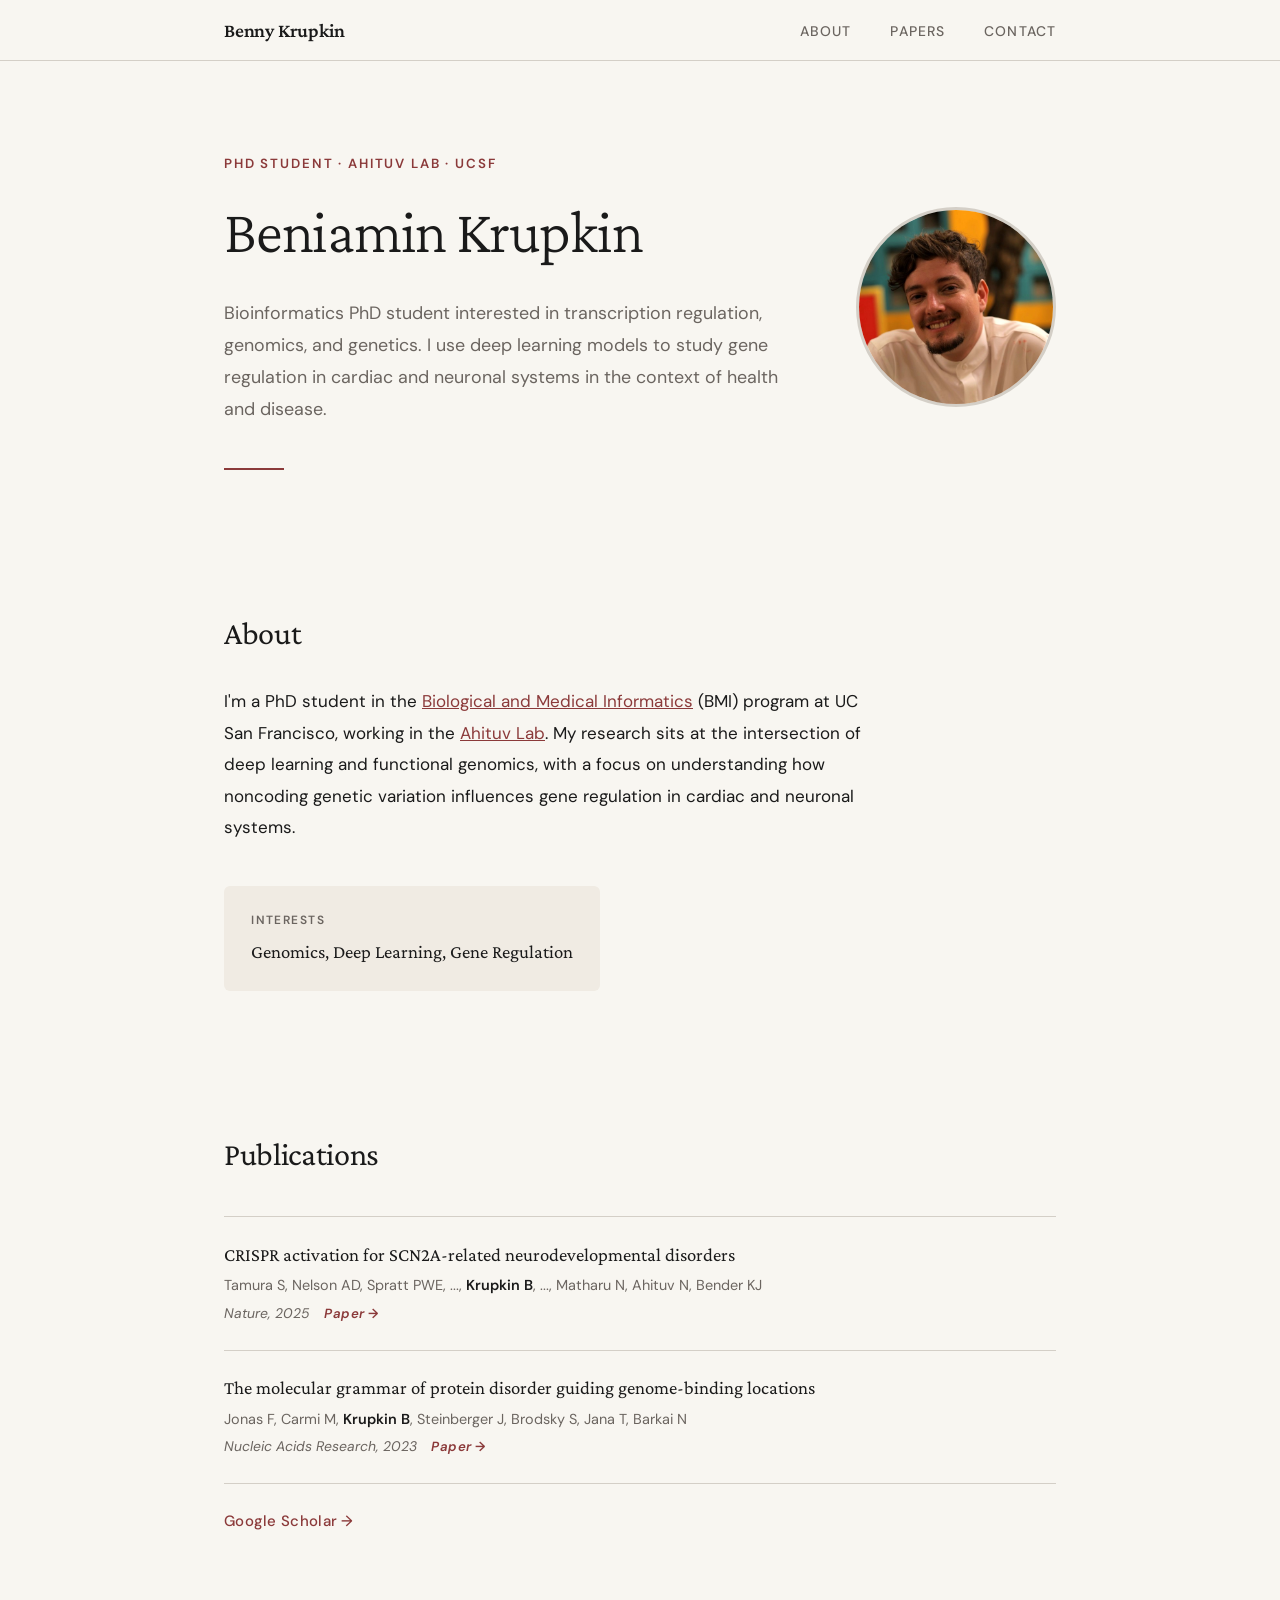
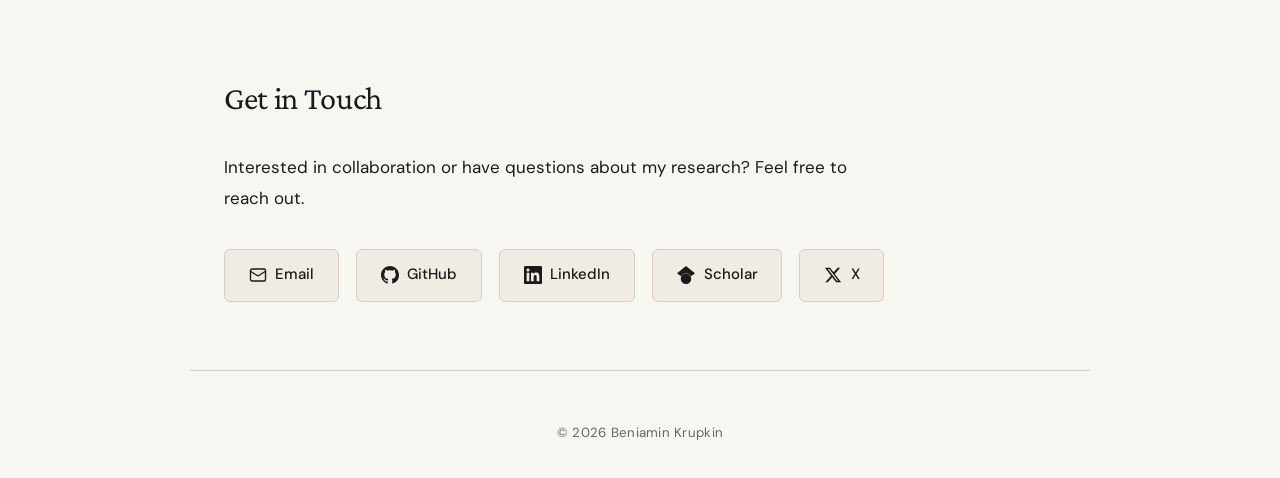
==== index.html @ 4c54b89e "Add files via upload" ====
<!DOCTYPE html>
<html lang="en">
<head>
  <meta charset="UTF-8">
  <meta name="viewport" content="width=device-width, initial-scale=1.0">
  <title>Beniamin Krupkin</title>
  <meta name="description" content="Bioinformatics PhD student at UCSF, Ahituv Lab. Transcription regulation, genomics, and genetics.">
  <link rel="preconnect" href="https://fonts.googleapis.com">
  <link rel="preconnect" href="https://fonts.gstatic.com" crossorigin>
  <link href="https://fonts.googleapis.com/css2?family=Crimson+Pro:ital,wght@0,300;0,400;0,600;1,300;1,400&family=DM+Sans:wght@400;500;600&display=swap" rel="stylesheet">
  <style>
    :root {
      --ink: #1a1a1a;
      --paper: #f8f6f1;
      --accent: #8b3a3a;
      --muted: #6b6560;
      --rule: #d4cfc7;
      --highlight: #f0ebe3;
      --font-display: 'Crimson Pro', Georgia, serif;
      --font-body: 'DM Sans', system-ui, sans-serif;
    }

    * { margin: 0; padding: 0; box-sizing: border-box; }

    html {
      scroll-behavior: smooth;
      font-size: 17px;
    }

    body {
      font-family: var(--font-body);
      background: var(--paper);
      color: var(--ink);
      line-height: 1.7;
      -webkit-font-smoothing: antialiased;
    }

    a { color: var(--accent); }

    /* --- NAV --- */
    nav {
      position: fixed;
      top: 0;
      width: 100%;
      z-index: 100;
      background: var(--paper);
      border-bottom: 1px solid var(--rule);
      backdrop-filter: blur(12px);
    }

    nav .nav-inner {
      max-width: 900px;
      margin: 0 auto;
      padding: 0.8rem 2rem;
      display: flex;
      justify-content: space-between;
      align-items: center;
    }

    nav .nav-name {
      font-family: var(--font-display);
      font-size: 1.15rem;
      font-weight: 600;
      color: var(--ink);
      text-decoration: none;
      letter-spacing: -0.01em;
    }

    nav .nav-links a {
      font-size: 0.82rem;
      font-weight: 500;
      color: var(--muted);
      text-decoration: none;
      margin-left: 2rem;
      text-transform: uppercase;
      letter-spacing: 0.08em;
      transition: color 0.2s;
    }

    nav .nav-links a:hover {
      color: var(--accent);
    }

    /* --- HERO --- */
    .hero {
      max-width: 900px;
      margin: 0 auto;
      padding: 9rem 2rem 4rem;
      display: flex;
      gap: 3rem;
      align-items: center;
    }

    .hero-text {
      flex: 1;
    }

    .hero-label {
      font-size: 0.78rem;
      text-transform: uppercase;
      letter-spacing: 0.14em;
      color: var(--accent);
      font-weight: 600;
      margin-bottom: 1.2rem;
    }

    .hero h1 {
      font-family: var(--font-display);
      font-size: clamp(2.4rem, 5vw, 3.6rem);
      font-weight: 300;
      line-height: 1.15;
      letter-spacing: -0.02em;
      color: var(--ink);
      margin-bottom: 1.8rem;
    }

    .hero h1 em {
      font-style: italic;
      color: var(--accent);
    }

    .hero-intro {
      font-size: 1.05rem;
      color: var(--muted);
      max-width: 620px;
      line-height: 1.8;
    }

    .hero-rule {
      width: 60px;
      height: 2px;
      background: var(--accent);
      margin-top: 2.5rem;
      border: none;
    }

    /* --- HEADSHOT --- */
    .hero-photo {
      flex-shrink: 0;
    }

    .hero-photo img {
      width: 200px;
      height: 200px;
      border-radius: 50%;
      object-fit: cover;
      border: 3px solid var(--rule);
    }

    /* --- SECTIONS --- */
    section {
      max-width: 900px;
      margin: 0 auto;
      padding: 4rem 2rem;
    }

    .section-label {
      font-size: 0.72rem;
      text-transform: uppercase;
      letter-spacing: 0.16em;
      color: var(--accent);
      font-weight: 600;
      margin-bottom: 0.6rem;
    }

    .section-title {
      font-family: var(--font-display);
      font-size: 1.9rem;
      font-weight: 400;
      letter-spacing: -0.01em;
      margin-bottom: 1.5rem;
      color: var(--ink);
    }

    .section-divider {
      border: none;
      border-top: 1px solid var(--rule);
      margin: 0 auto;
      max-width: 900px;
    }

    /* --- ABOUT --- */
    .about-text {
      font-size: 1rem;
      color: var(--ink);
      max-width: 640px;
      line-height: 1.85;
    }

    .about-text + .about-text {
      margin-top: 1.2rem;
    }

    .about-details {
      margin-top: 2.5rem;
      display: inline-block;
    }

    .detail-card {
      padding: 1.4rem 1.6rem;
      background: var(--highlight);
      border-radius: 6px;
    }

    .detail-card .detail-label {
      font-size: 0.7rem;
      text-transform: uppercase;
      letter-spacing: 0.12em;
      color: var(--muted);
      font-weight: 600;
      margin-bottom: 0.35rem;
    }

    .detail-card .detail-value {
      font-family: var(--font-display);
      font-size: 1.1rem;
      font-weight: 400;
      color: var(--ink);
    }

    /* --- PUBLICATIONS --- */
    .pub-list {
      margin-top: 2rem;
      list-style: none;
    }

    .pub-list li {
      padding: 1.4rem 0;
      border-bottom: 1px solid var(--rule);
    }

    .pub-list li:first-child {
      border-top: 1px solid var(--rule);
    }

    .pub-title {
      font-family: var(--font-display);
      font-size: 1.1rem;
      font-weight: 400;
      color: var(--ink);
      margin-bottom: 0.3rem;
      line-height: 1.45;
    }

    .pub-authors {
      font-size: 0.85rem;
      color: var(--muted);
      margin-bottom: 0.25rem;
    }

    .pub-authors strong {
      color: var(--ink);
      font-weight: 600;
    }

    .pub-venue {
      font-size: 0.82rem;
      font-style: italic;
      color: var(--muted);
    }

    .pub-link {
      font-size: 0.78rem;
      color: var(--accent);
      text-decoration: none;
      font-weight: 600;
      letter-spacing: 0.04em;
      margin-left: 0.6rem;
    }

    .pub-link:hover {
      text-decoration: underline;
    }

    .scholar-link {
      display: inline-block;
      margin-top: 1.5rem;
      font-size: 0.88rem;
      font-weight: 500;
      color: var(--accent);
      text-decoration: none;
      letter-spacing: 0.02em;
    }

    .scholar-link:hover {
      text-decoration: underline;
    }

    /* --- CONTACT --- */
    .contact-grid {
      margin-top: 2rem;
      display: flex;
      flex-wrap: wrap;
      gap: 1rem;
    }

    .contact-link {
      display: inline-flex;
      align-items: center;
      gap: 0.5rem;
      padding: 0.75rem 1.4rem;
      background: var(--highlight);
      border: 1px solid var(--rule);
      border-radius: 6px;
      text-decoration: none;
      color: var(--ink);
      font-size: 0.88rem;
      font-weight: 500;
      transition: border-color 0.2s, background 0.2s;
    }

    .contact-link:hover {
      border-color: var(--accent);
      background: #fff;
    }

    .contact-link svg {
      width: 18px;
      height: 18px;
      flex-shrink: 0;
    }

    /* --- FOOTER --- */
    footer {
      max-width: 900px;
      margin: 0 auto;
      padding: 3rem 2rem 2rem;
      border-top: 1px solid var(--rule);
      text-align: center;
    }

    footer p {
      font-size: 0.78rem;
      color: var(--muted);
      letter-spacing: 0.02em;
    }

    /* --- FADE-IN ANIMATION --- */
    .fade-in {
      opacity: 0;
      transform: translateY(16px);
      animation: fadeUp 0.6s ease forwards;
    }

    @keyframes fadeUp {
      to { opacity: 1; transform: translateY(0); }
    }

    .fade-in:nth-child(1) { animation-delay: 0.1s; }
    .fade-in:nth-child(2) { animation-delay: 0.2s; }
    .fade-in:nth-child(3) { animation-delay: 0.3s; }
    .fade-in:nth-child(4) { animation-delay: 0.4s; }

    /* --- RESPONSIVE --- */
    @media (max-width: 640px) {
      html { font-size: 16px; }
      .hero {
        padding: 7rem 1.4rem 3rem;
        flex-direction: column-reverse;
        text-align: center;
      }
      .hero-intro { margin-left: auto; margin-right: auto; }
      .hero-rule { margin-left: auto; margin-right: auto; }
      section { padding: 3rem 1.4rem; }
      nav .nav-inner { padding: 0.7rem 1.4rem; }
      nav .nav-links a { margin-left: 1.2rem; font-size: 0.75rem; }
    }
  </style>
</head>
<body>

  <!-- NAV -->
  <nav>
    <div class="nav-inner">
      <a class="nav-name" href="#">Benny Krupkin</a>
      <div class="nav-links">
        <a href="#about">About</a>
        <a href="#publications">Papers</a>
        <a href="#contact">Contact</a>
      </div>
    </div>
  </nav>

  <!-- HERO -->
  <header class="hero">
    <div class="hero-text">
      <div class="fade-in">
        <p class="hero-label">PhD Student · Ahituv Lab · UCSF</p>
      </div>
      <h1 class="fade-in">Beniamin Krupkin</h1>
      <p class="hero-intro fade-in">
        Bioinformatics PhD student interested in transcription regulation, genomics, and genetics.
        I use deep learning models to study gene regulation in cardiac and neuronal systems
        in the context of health and disease.
      </p>
      <hr class="hero-rule fade-in">
    </div>
    <div class="hero-photo fade-in">
      <img src="headshot.jpg" alt="Beniamin Krupkin">
    </div>
  </header>


  <!-- ABOUT -->
  <section id="about">
    <h2 class="section-title">About</h2>
    <p class="about-text">
      I'm a PhD student in the
      <a href="https://bmi.ucsf.edu/">Biological and Medical Informatics</a>
      (BMI) program at UC San Francisco, working in the
      <a href="https://pharm.ucsf.edu/ahituv">Ahituv Lab</a>.
      My research sits at the intersection of deep learning and functional genomics,
      with a focus on understanding how noncoding genetic variation influences
      gene regulation in cardiac and neuronal systems.
    </p>

    <div class="about-details">
      <div class="detail-card">
        <p class="detail-label">Interests</p>
        <p class="detail-value">Genomics, Deep Learning, Gene Regulation</p>
      </div>
    </div>
  </section>


  <!-- PUBLICATIONS -->
  <section id="publications">
    <h2 class="section-title">Publications</h2>

    <ul class="pub-list">
      <li>
        <p class="pub-title">CRISPR activation for SCN2A-related neurodevelopmental disorders</p>
        <p class="pub-authors">Tamura S, Nelson AD, Spratt PWE, ..., <strong>Krupkin B</strong>, ..., Matharu N, Ahituv N, Bender KJ</p>
        <p class="pub-venue">
          Nature, 2025
          <a class="pub-link" href="https://www.nature.com/articles/s41586-025-09522-w">Paper &#8594;</a>
        </p>
      </li>
      <li>
        <p class="pub-title">The molecular grammar of protein disorder guiding genome-binding locations</p>
        <p class="pub-authors">Jonas F, Carmi M, <strong>Krupkin B</strong>, Steinberger J, Brodsky S, Jana T, Barkai N</p>
        <p class="pub-venue">
          Nucleic Acids Research, 2023
          <a class="pub-link" href="https://academic.oup.com/nar/article/51/10/4831/7080830">Paper &#8594;</a>
        </p>
      </li>
    </ul>

    <a class="scholar-link" href="https://scholar.google.com/citations?user=8E23Zw0AAAAJ&hl=en" target="_blank">Google Scholar &#8594;</a>
  </section>


  <!-- CONTACT -->
  <section id="contact">
    <h2 class="section-title">Get in Touch</h2>
    <p class="about-text">
      Interested in collaboration or have questions about my research? Feel free to reach out.
    </p>

    <div class="contact-grid">
      <a class="contact-link" href="mailto:beniamin.krupkin@ucsf.edu">
        <svg viewBox="0 0 24 24" fill="none" stroke="currentColor" stroke-width="1.8" stroke-linecap="round" stroke-linejoin="round">
          <rect x="2" y="4" width="20" height="16" rx="2"/><path d="m22 7-8.97 5.7a1.94 1.94 0 0 1-2.06 0L2 7"/>
        </svg>
        Email
      </a>
      <a class="contact-link" href="https://github.com/BennyKrup" target="_blank">
        <svg viewBox="0 0 24 24" fill="currentColor">
          <path d="M12 0C5.37 0 0 5.37 0 12c0 5.31 3.435 9.795 8.205 11.385.6.105.825-.255.825-.57 0-.285-.015-1.23-.015-2.235-3.015.555-3.795-.735-4.035-1.41-.135-.345-.72-1.41-1.23-1.695-.42-.225-1.02-.78-.015-.795.945-.015 1.62.87 1.845 1.23 1.08 1.815 2.805 1.305 3.495.99.105-.78.42-1.305.765-1.605-2.67-.3-5.46-1.335-5.46-5.925 0-1.305.465-2.385 1.23-3.225-.12-.3-.54-1.53.12-3.18 0 0 1.005-.315 3.3 1.23.96-.27 1.98-.405 3-.405s2.04.135 3 .405c2.295-1.56 3.3-1.23 3.3-1.23.66 1.65.24 2.88.12 3.18.765.84 1.23 1.905 1.23 3.225 0 4.605-2.805 5.625-5.475 5.925.435.375.81 1.095.81 2.22 0 1.605-.015 2.895-.015 3.3 0 .315.225.69.825.57A12.02 12.02 0 0 0 24 12c0-6.63-5.37-12-12-12z"/>
        </svg>
        GitHub
      </a>
      <a class="contact-link" href="https://www.linkedin.com/in/beniamin-krupkin-25575730a/" target="_blank">
        <svg viewBox="0 0 24 24" fill="currentColor">
          <path d="M20.447 20.452h-3.554v-5.569c0-1.328-.027-3.037-1.852-3.037-1.853 0-2.136 1.445-2.136 2.939v5.667H9.351V9h3.414v1.561h.046c.477-.9 1.637-1.85 3.37-1.85 3.601 0 4.267 2.37 4.267 5.455v6.286zM5.337 7.433a2.062 2.062 0 0 1-2.063-2.065 2.064 2.064 0 1 1 2.063 2.065zm1.782 13.019H3.555V9h3.564v11.452zM22.225 0H1.771C.792 0 0 .774 0 1.729v20.542C0 23.227.792 24 1.771 24h20.451C23.2 24 24 23.227 24 22.271V1.729C24 .774 23.2 0 22.222 0h.003z"/>
        </svg>
        LinkedIn
      </a>
      <a class="contact-link" href="https://scholar.google.com/citations?user=8E23Zw0AAAAJ&hl=en" target="_blank">
        <svg viewBox="0 0 24 24" fill="currentColor">
          <path d="M5.242 13.769 0 9.5 12 0l12 9.5-5.242 4.269C17.548 11.249 14.978 9.5 12 9.5c-2.977 0-5.548 1.748-6.758 4.269zM12 10a7 7 0 1 0 0 14 7 7 0 0 0 0-14z"/>
        </svg>
        Scholar
      </a>
      <a class="contact-link" href="https://x.com/BennyKrupkin" target="_blank">
        <svg viewBox="0 0 24 24" fill="currentColor">
          <path d="M18.244 2.25h3.308l-7.227 8.26 8.502 11.24H16.17l-5.214-6.817L4.99 21.75H1.68l7.73-8.835L1.254 2.25H8.08l4.713 6.231zm-1.161 17.52h1.833L7.084 4.126H5.117z"/>
        </svg>
        X
      </a>
    </div>
  </section>

  <!-- FOOTER -->
  <footer>
    <p>&copy; 2026 Beniamin Krupkin</p>
  </footer>

</body>
</html>
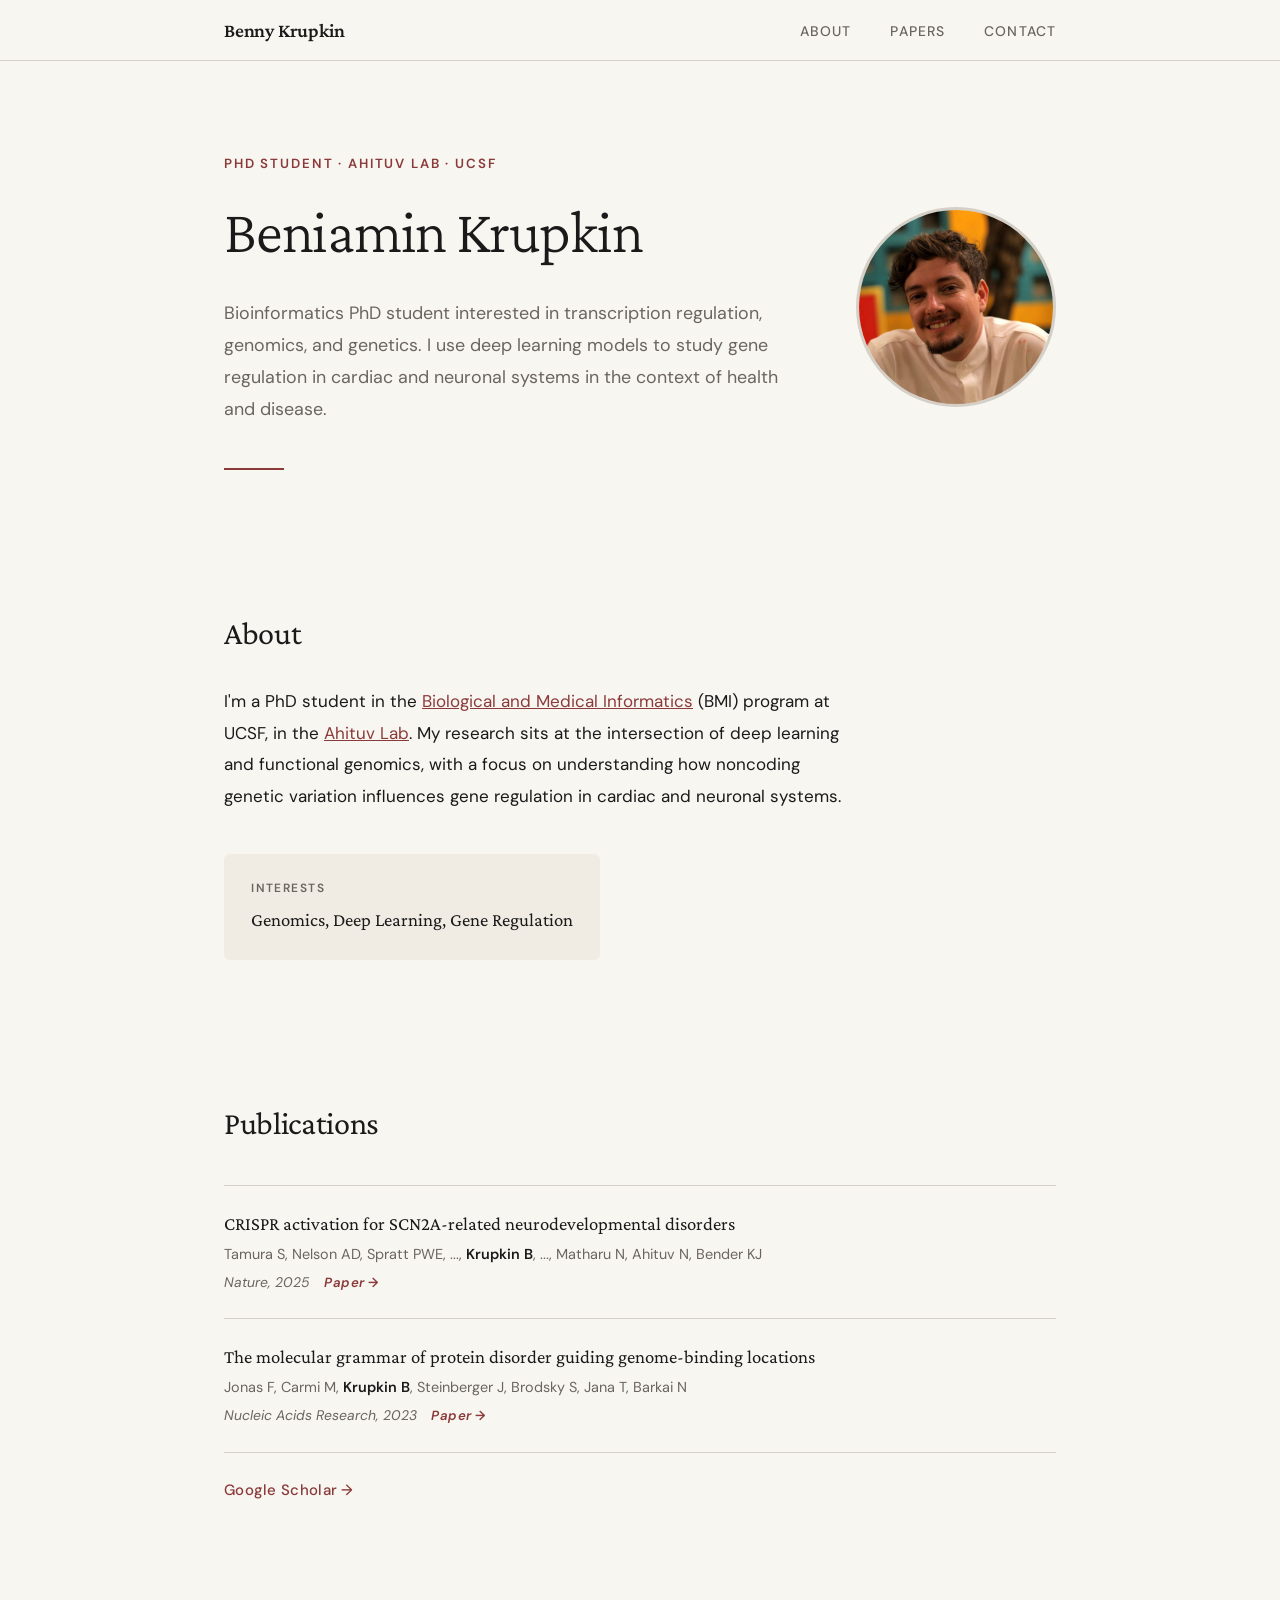
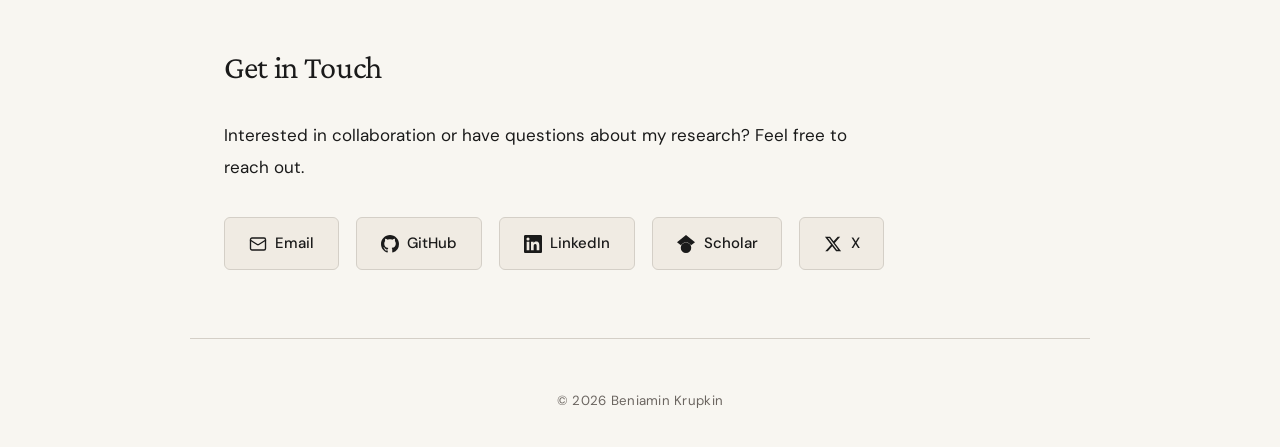
==== commit 5df5965c: "fix" ====
--- a/index.html
+++ b/index.html
@@ -407,7 +407,7 @@
     <p class="about-text">
       I'm a PhD student in the
       <a href="https://bmi.ucsf.edu/">Biological and Medical Informatics</a>
-      (BMI) program at UC San Francisco, working in the
+      (BMI) program at UCSF, in the
       <a href="https://pharm.ucsf.edu/ahituv">Ahituv Lab</a>.
       My research sits at the intersection of deep learning and functional genomics,
       with a focus on understanding how noncoding genetic variation influences
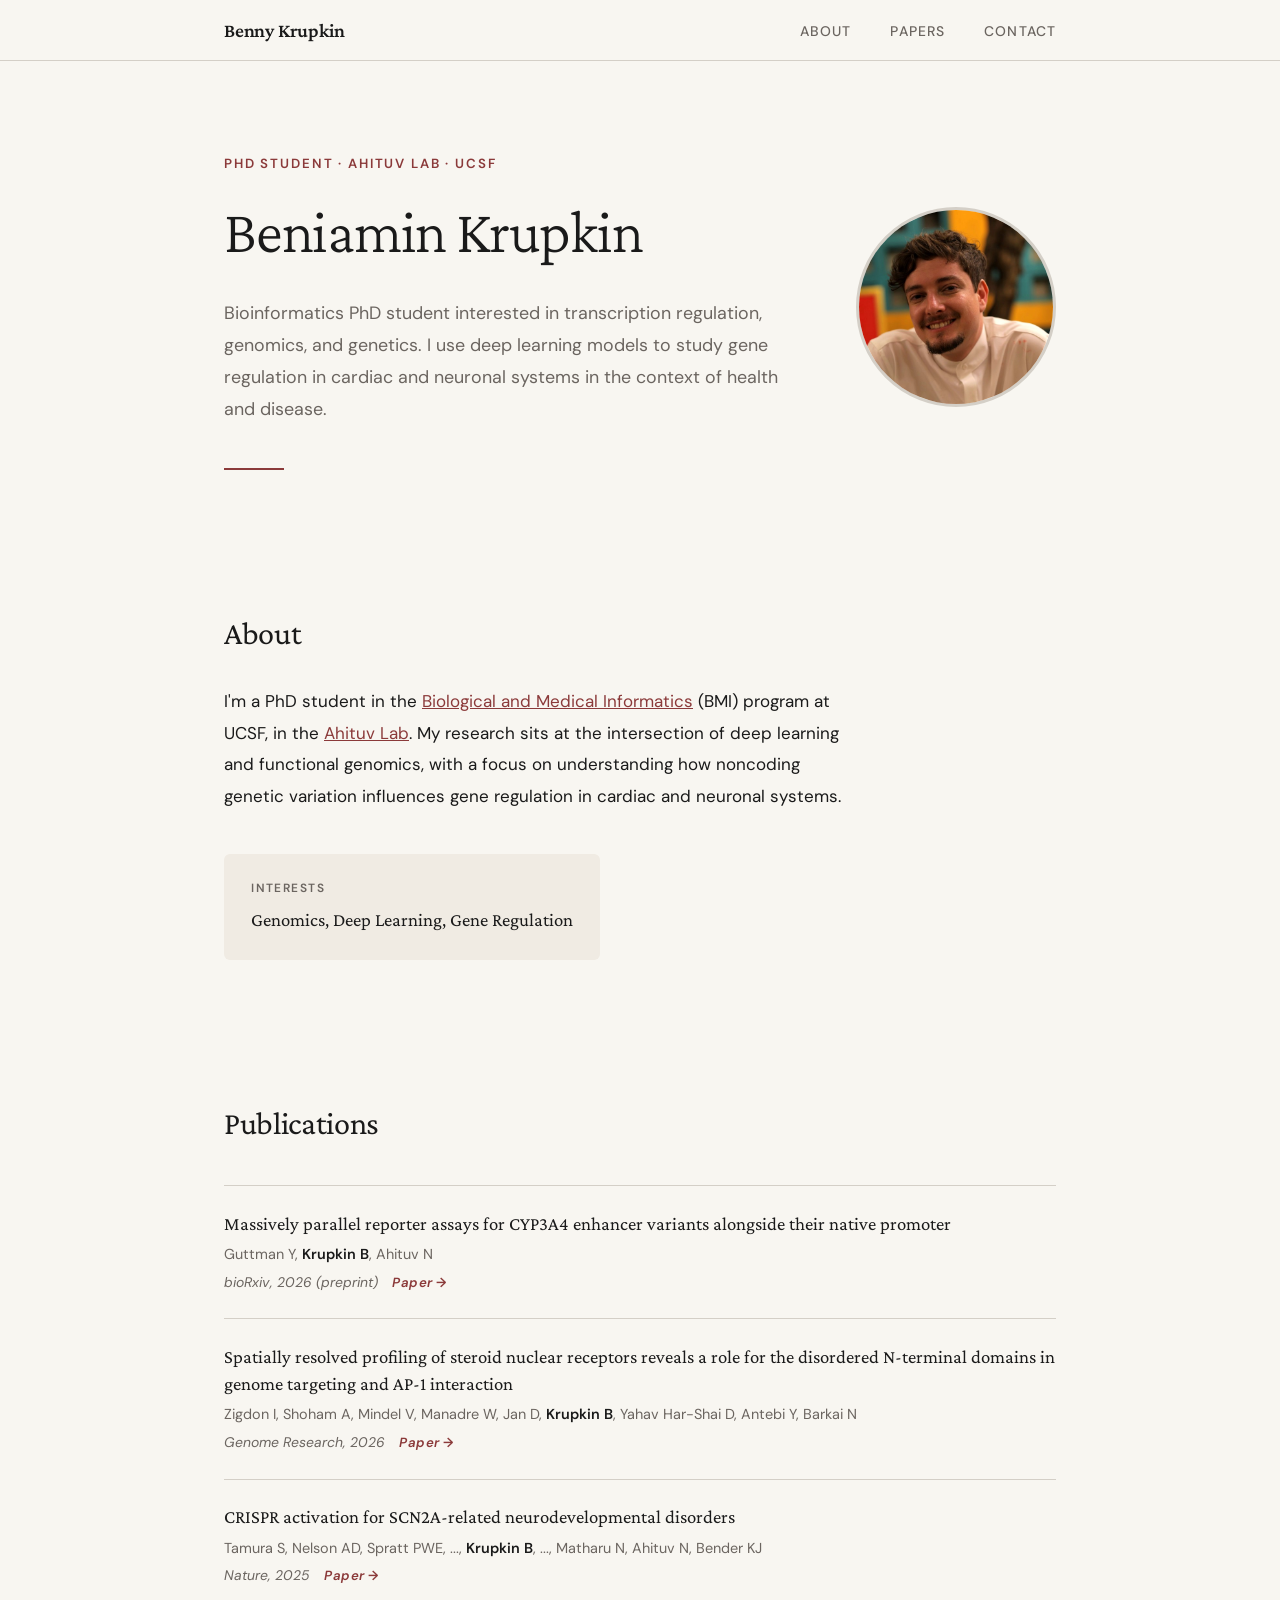
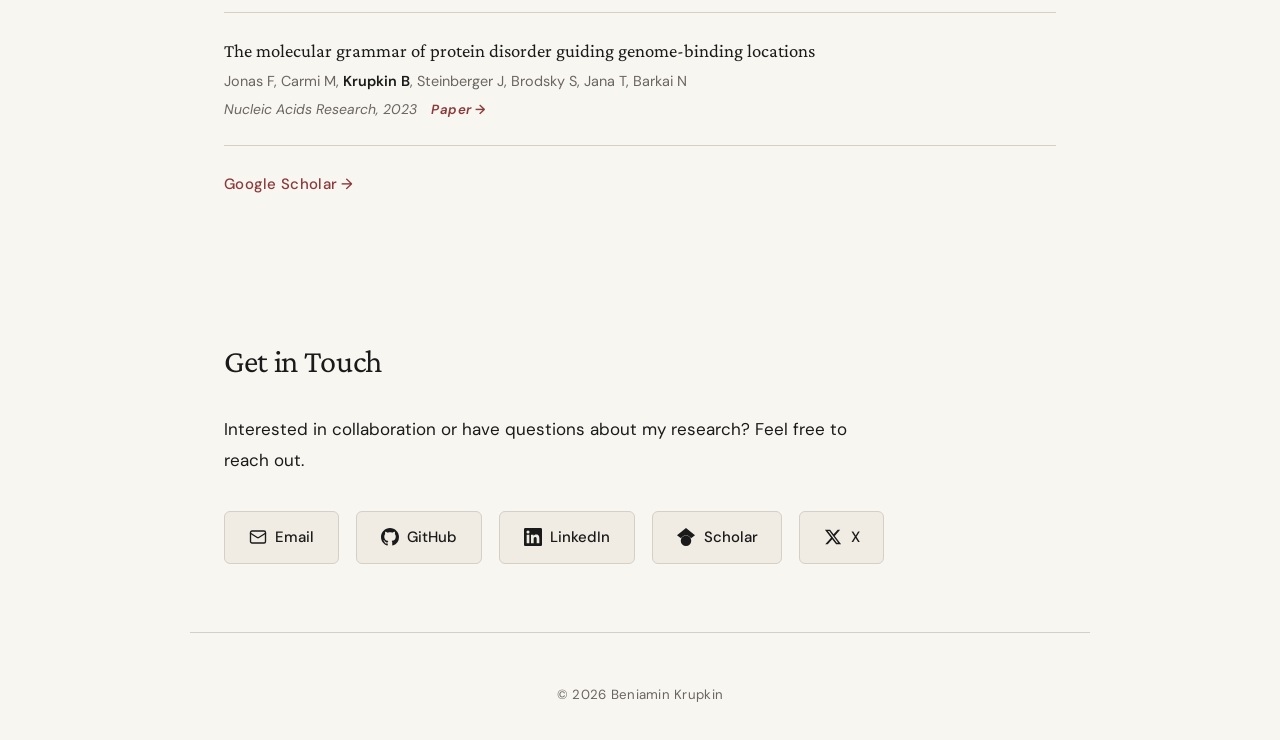
==== commit 63566eca: "Add two 2026 papers to publications (bioRxiv CYP3A4 preprint, Genome Research)" ====
--- a/index.html
+++ b/index.html
@@ -428,6 +428,22 @@
     <h2 class="section-title">Publications</h2>
 
     <ul class="pub-list">
+      <li>
+        <p class="pub-title">Massively parallel reporter assays for CYP3A4 enhancer variants alongside their native promoter</p>
+        <p class="pub-authors">Guttman Y, <strong>Krupkin B</strong>, Ahituv N</p>
+        <p class="pub-venue">
+          bioRxiv, 2026 (preprint)
+          <a class="pub-link" href="https://pmc.ncbi.nlm.nih.gov/articles/PMC13131672/">Paper &#8594;</a>
+        </p>
+      </li>
+      <li>
+        <p class="pub-title">Spatially resolved profiling of steroid nuclear receptors reveals a role for the disordered N-terminal domains in genome targeting and AP-1 interaction</p>
+        <p class="pub-authors">Zigdon I, Shoham A, Mindel V, Manadre W, Jan D, <strong>Krupkin B</strong>, Yahav Har-Shai D, Antebi Y, Barkai N</p>
+        <p class="pub-venue">
+          Genome Research, 2026
+          <a class="pub-link" href="https://genome.cshlp.org/content/early/2026/06/18/gr280896125">Paper &#8594;</a>
+        </p>
+      </li>
       <li>
         <p class="pub-title">CRISPR activation for SCN2A-related neurodevelopmental disorders</p>
         <p class="pub-authors">Tamura S, Nelson AD, Spratt PWE, ..., <strong>Krupkin B</strong>, ..., Matharu N, Ahituv N, Bender KJ</p>
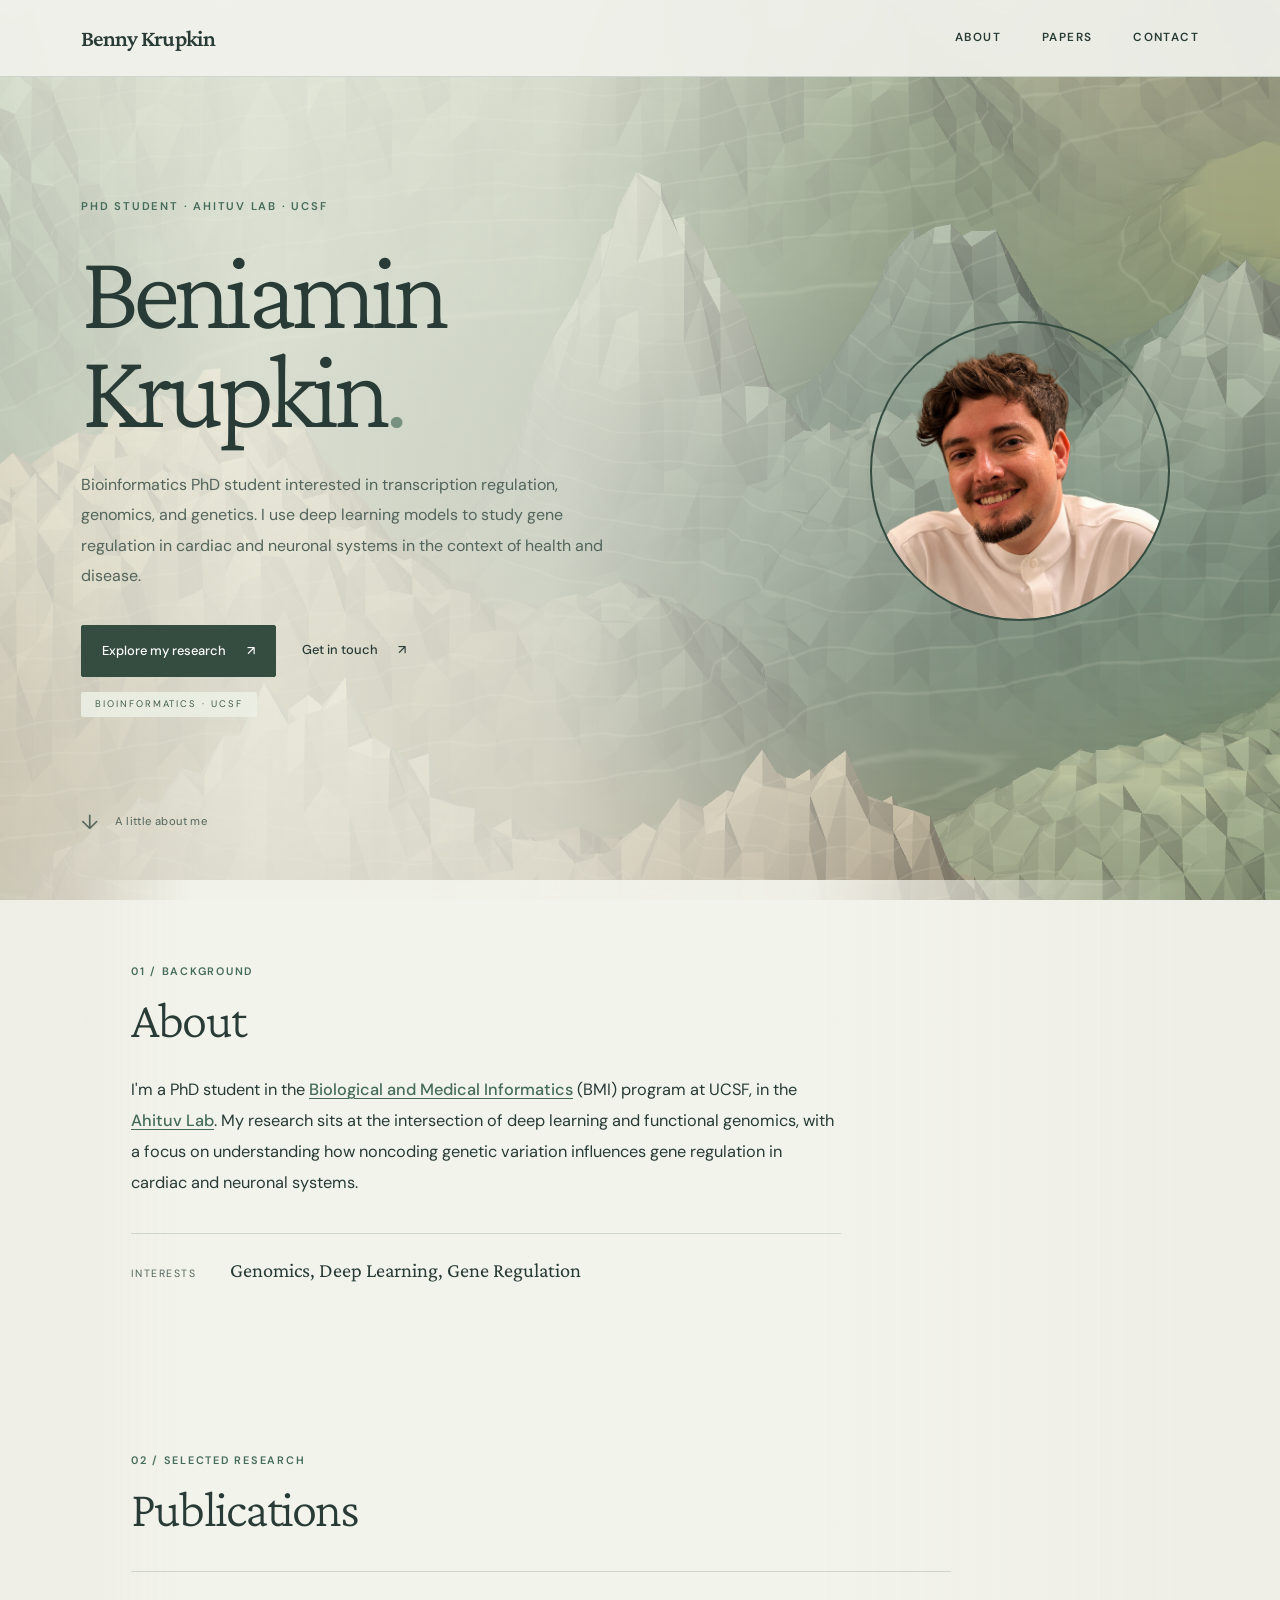
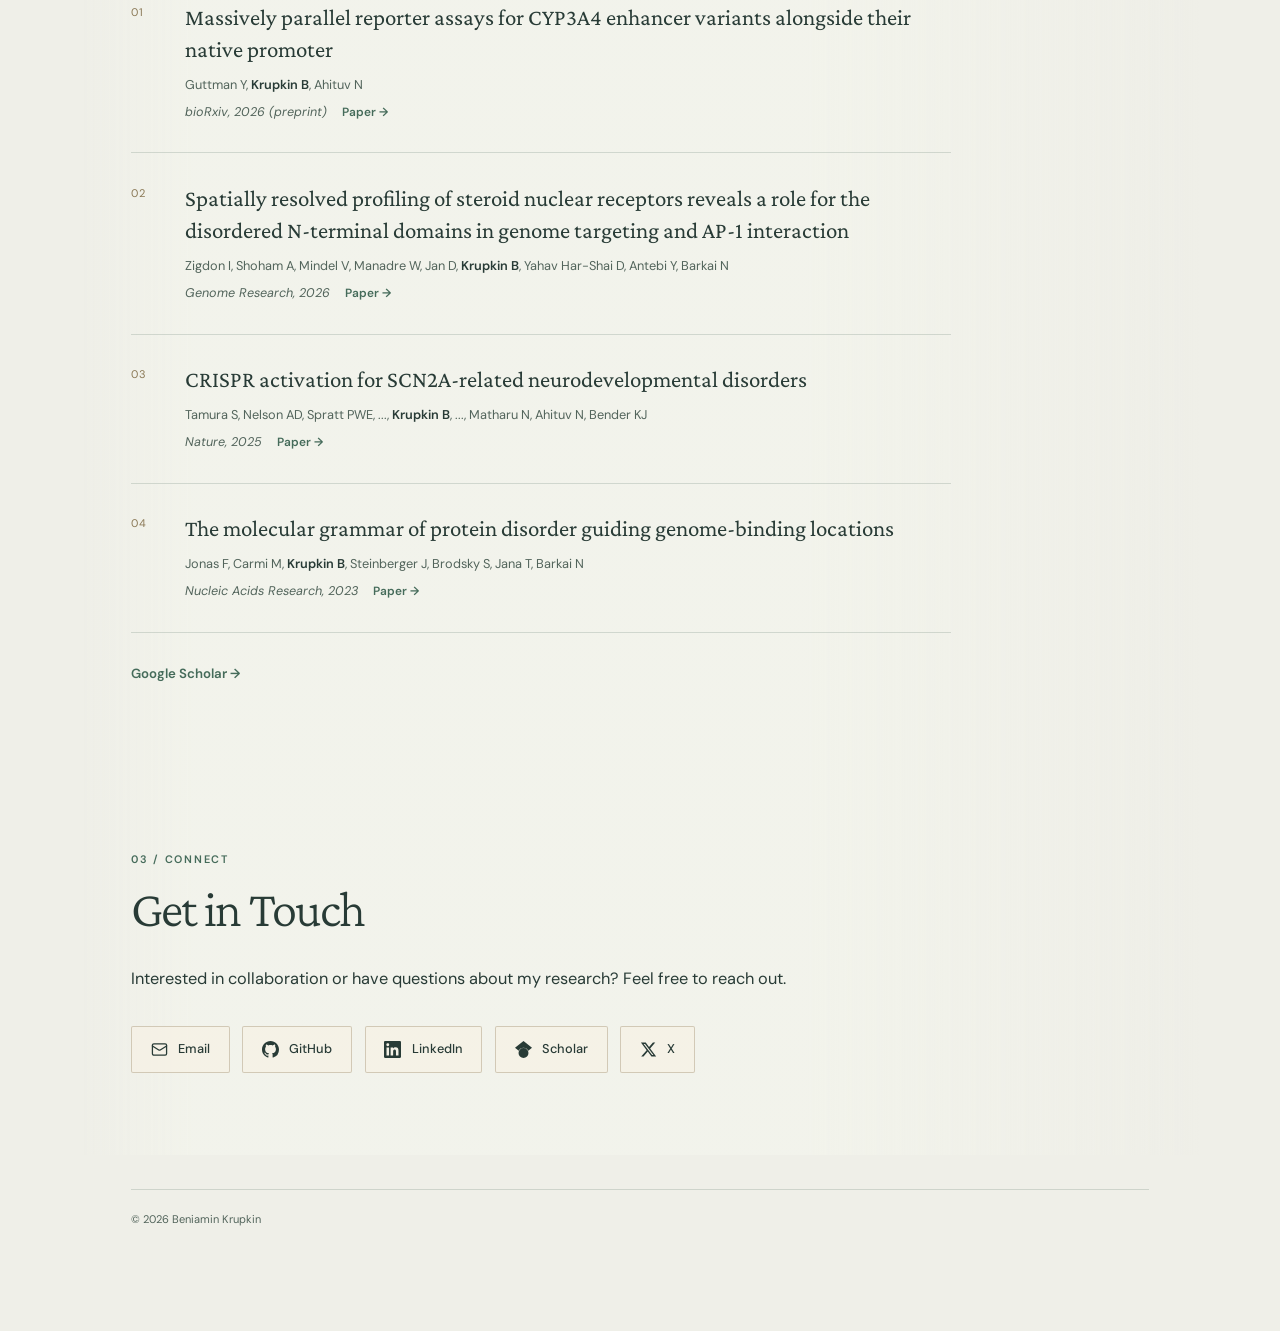
==== commit eb48cb41: "Make the finished topography design the main homepage" ====
--- a/index.html
+++ b/index.html
@@ -8,371 +8,19 @@
   <link rel="preconnect" href="https://fonts.googleapis.com">
   <link rel="preconnect" href="https://fonts.gstatic.com" crossorigin>
   <link href="https://fonts.googleapis.com/css2?family=Crimson+Pro:ital,wght@0,300;0,400;0,600;1,300;1,400&family=DM+Sans:wght@400;500;600&display=swap" rel="stylesheet">
-  <style>
-    :root {
-      --ink: #1a1a1a;
-      --paper: #f8f6f1;
-      --accent: #8b3a3a;
-      --muted: #6b6560;
-      --rule: #d4cfc7;
-      --highlight: #f0ebe3;
-      --font-display: 'Crimson Pro', Georgia, serif;
-      --font-body: 'DM Sans', system-ui, sans-serif;
-    }
-
-    * { margin: 0; padding: 0; box-sizing: border-box; }
-
-    html {
-      scroll-behavior: smooth;
-      font-size: 17px;
-    }
-
-    body {
-      font-family: var(--font-body);
-      background: var(--paper);
-      color: var(--ink);
-      line-height: 1.7;
-      -webkit-font-smoothing: antialiased;
-    }
-
-    a { color: var(--accent); }
-
-    /* --- NAV --- */
-    nav {
-      position: fixed;
-      top: 0;
-      width: 100%;
-      z-index: 100;
-      background: var(--paper);
-      border-bottom: 1px solid var(--rule);
-      backdrop-filter: blur(12px);
-    }
-
-    nav .nav-inner {
-      max-width: 900px;
-      margin: 0 auto;
-      padding: 0.8rem 2rem;
-      display: flex;
-      justify-content: space-between;
-      align-items: center;
-    }
-
-    nav .nav-name {
-      font-family: var(--font-display);
-      font-size: 1.15rem;
-      font-weight: 600;
-      color: var(--ink);
-      text-decoration: none;
-      letter-spacing: -0.01em;
-    }
-
-    nav .nav-links a {
-      font-size: 0.82rem;
-      font-weight: 500;
-      color: var(--muted);
-      text-decoration: none;
-      margin-left: 2rem;
-      text-transform: uppercase;
-      letter-spacing: 0.08em;
-      transition: color 0.2s;
-    }
-
-    nav .nav-links a:hover {
-      color: var(--accent);
-    }
-
-    /* --- HERO --- */
-    .hero {
-      max-width: 900px;
-      margin: 0 auto;
-      padding: 9rem 2rem 4rem;
-      display: flex;
-      gap: 3rem;
-      align-items: center;
-    }
-
-    .hero-text {
-      flex: 1;
-    }
-
-    .hero-label {
-      font-size: 0.78rem;
-      text-transform: uppercase;
-      letter-spacing: 0.14em;
-      color: var(--accent);
-      font-weight: 600;
-      margin-bottom: 1.2rem;
-    }
-
-    .hero h1 {
-      font-family: var(--font-display);
-      font-size: clamp(2.4rem, 5vw, 3.6rem);
-      font-weight: 300;
-      line-height: 1.15;
-      letter-spacing: -0.02em;
-      color: var(--ink);
-      margin-bottom: 1.8rem;
-    }
-
-    .hero h1 em {
-      font-style: italic;
-      color: var(--accent);
-    }
-
-    .hero-intro {
-      font-size: 1.05rem;
-      color: var(--muted);
-      max-width: 620px;
-      line-height: 1.8;
-    }
-
-    .hero-rule {
-      width: 60px;
-      height: 2px;
-      background: var(--accent);
-      margin-top: 2.5rem;
-      border: none;
-    }
-
-    /* --- HEADSHOT --- */
-    .hero-photo {
-      flex-shrink: 0;
-    }
-
-    .hero-photo img {
-      width: 200px;
-      height: 200px;
-      border-radius: 50%;
-      object-fit: cover;
-      border: 3px solid var(--rule);
-    }
-
-    /* --- SECTIONS --- */
-    section {
-      max-width: 900px;
-      margin: 0 auto;
-      padding: 4rem 2rem;
-    }
-
-    .section-label {
-      font-size: 0.72rem;
-      text-transform: uppercase;
-      letter-spacing: 0.16em;
-      color: var(--accent);
-      font-weight: 600;
-      margin-bottom: 0.6rem;
-    }
-
-    .section-title {
-      font-family: var(--font-display);
-      font-size: 1.9rem;
-      font-weight: 400;
-      letter-spacing: -0.01em;
-      margin-bottom: 1.5rem;
-      color: var(--ink);
-    }
-
-    .section-divider {
-      border: none;
-      border-top: 1px solid var(--rule);
-      margin: 0 auto;
-      max-width: 900px;
-    }
-
-    /* --- ABOUT --- */
-    .about-text {
-      font-size: 1rem;
-      color: var(--ink);
-      max-width: 640px;
-      line-height: 1.85;
-    }
-
-    .about-text + .about-text {
-      margin-top: 1.2rem;
-    }
-
-    .about-details {
-      margin-top: 2.5rem;
-      display: inline-block;
-    }
-
-    .detail-card {
-      padding: 1.4rem 1.6rem;
-      background: var(--highlight);
-      border-radius: 6px;
-    }
-
-    .detail-card .detail-label {
-      font-size: 0.7rem;
-      text-transform: uppercase;
-      letter-spacing: 0.12em;
-      color: var(--muted);
-      font-weight: 600;
-      margin-bottom: 0.35rem;
-    }
-
-    .detail-card .detail-value {
-      font-family: var(--font-display);
-      font-size: 1.1rem;
-      font-weight: 400;
-      color: var(--ink);
-    }
-
-    /* --- PUBLICATIONS --- */
-    .pub-list {
-      margin-top: 2rem;
-      list-style: none;
-    }
-
-    .pub-list li {
-      padding: 1.4rem 0;
-      border-bottom: 1px solid var(--rule);
-    }
-
-    .pub-list li:first-child {
-      border-top: 1px solid var(--rule);
-    }
-
-    .pub-title {
-      font-family: var(--font-display);
-      font-size: 1.1rem;
-      font-weight: 400;
-      color: var(--ink);
-      margin-bottom: 0.3rem;
-      line-height: 1.45;
-    }
-
-    .pub-authors {
-      font-size: 0.85rem;
-      color: var(--muted);
-      margin-bottom: 0.25rem;
-    }
-
-    .pub-authors strong {
-      color: var(--ink);
-      font-weight: 600;
-    }
-
-    .pub-venue {
-      font-size: 0.82rem;
-      font-style: italic;
-      color: var(--muted);
-    }
-
-    .pub-link {
-      font-size: 0.78rem;
-      color: var(--accent);
-      text-decoration: none;
-      font-weight: 600;
-      letter-spacing: 0.04em;
-      margin-left: 0.6rem;
-    }
-
-    .pub-link:hover {
-      text-decoration: underline;
-    }
-
-    .scholar-link {
-      display: inline-block;
-      margin-top: 1.5rem;
-      font-size: 0.88rem;
-      font-weight: 500;
-      color: var(--accent);
-      text-decoration: none;
-      letter-spacing: 0.02em;
-    }
-
-    .scholar-link:hover {
-      text-decoration: underline;
-    }
-
-    /* --- CONTACT --- */
-    .contact-grid {
-      margin-top: 2rem;
-      display: flex;
-      flex-wrap: wrap;
-      gap: 1rem;
-    }
-
-    .contact-link {
-      display: inline-flex;
-      align-items: center;
-      gap: 0.5rem;
-      padding: 0.75rem 1.4rem;
-      background: var(--highlight);
-      border: 1px solid var(--rule);
-      border-radius: 6px;
-      text-decoration: none;
-      color: var(--ink);
-      font-size: 0.88rem;
-      font-weight: 500;
-      transition: border-color 0.2s, background 0.2s;
-    }
-
-    .contact-link:hover {
-      border-color: var(--accent);
-      background: #fff;
-    }
-
-    .contact-link svg {
-      width: 18px;
-      height: 18px;
-      flex-shrink: 0;
-    }
-
-    /* --- FOOTER --- */
-    footer {
-      max-width: 900px;
-      margin: 0 auto;
-      padding: 3rem 2rem 2rem;
-      border-top: 1px solid var(--rule);
-      text-align: center;
-    }
-
-    footer p {
-      font-size: 0.78rem;
-      color: var(--muted);
-      letter-spacing: 0.02em;
-    }
-
-    /* --- FADE-IN ANIMATION --- */
-    .fade-in {
-      opacity: 0;
-      transform: translateY(16px);
-      animation: fadeUp 0.6s ease forwards;
-    }
-
-    @keyframes fadeUp {
-      to { opacity: 1; transform: translateY(0); }
-    }
-
-    .fade-in:nth-child(1) { animation-delay: 0.1s; }
-    .fade-in:nth-child(2) { animation-delay: 0.2s; }
-    .fade-in:nth-child(3) { animation-delay: 0.3s; }
-    .fade-in:nth-child(4) { animation-delay: 0.4s; }
-
-    /* --- RESPONSIVE --- */
-    @media (max-width: 640px) {
-      html { font-size: 16px; }
-      .hero {
-        padding: 7rem 1.4rem 3rem;
-        flex-direction: column-reverse;
-        text-align: center;
-      }
-      .hero-intro { margin-left: auto; margin-right: auto; }
-      .hero-rule { margin-left: auto; margin-right: auto; }
-      section { padding: 3rem 1.4rem; }
-      nav .nav-inner { padding: 0.7rem 1.4rem; }
-      nav .nav-links a { margin-left: 1.2rem; font-size: 0.75rem; }
-    }
-  </style>
+  <meta name="theme-color" content="#f0f0e9">
+  <link rel="stylesheet" href="assets/landscapes/landscapes.css?v=hero-cleanup-6">
+  <script src="assets/landscapes/landscapes.js?v=hero-cleanup-6" defer></script>
 </head>
-<body>
+<body data-scene="topography">
+  <a class="skip-link" href="#main">Skip to content</a>
+  <div class="landscape-backdrop" aria-hidden="true"><canvas id="landscape-canvas"></canvas></div>
+  <div class="reading-light" aria-hidden="true"></div>
 
   <!-- NAV -->
-  <nav>
+  <nav aria-label="Main navigation">
     <div class="nav-inner">
-      <a class="nav-name" href="#">Benny Krupkin</a>
+      <a class="nav-name" href="#top">Benny Krupkin</a>
       <div class="nav-links">
         <a href="#about">About</a>
         <a href="#publications">Papers</a>
@@ -382,27 +30,36 @@
   </nav>
 
   <!-- HERO -->
-  <header class="hero">
+  <main id="main">
+  <header class="hero" id="top">
     <div class="hero-text">
       <div class="fade-in">
         <p class="hero-label">PhD Student · Ahituv Lab · UCSF</p>
       </div>
-      <h1 class="fade-in">Beniamin Krupkin</h1>
+      <h1 class="fade-in">Beniamin<br>Krupkin<span class="name-period">.</span></h1>
       <p class="hero-intro fade-in">
         Bioinformatics PhD student interested in transcription regulation, genomics, and genetics.
         I use deep learning models to study gene regulation in cardiac and neuronal systems
         in the context of health and disease.
       </p>
-      <hr class="hero-rule fade-in">
+      <div class="hero-actions fade-in">
+        <div class="research-action">
+          <a class="hero-link" href="#publications">Explore my research <span aria-hidden="true">↗</span></a>
+          <p class="hero-affiliation">BIOINFORMATICS · UCSF</p>
+        </div>
+        <a class="hero-contact" href="#contact">Get in touch <span aria-hidden="true">↗</span></a>
+      </div>
     </div>
     <div class="hero-photo fade-in">
-      <img src="headshot.jpg" alt="Beniamin Krupkin">
+      <div class="portrait-rings"><img src="assets/landscapes/portrait-cutout.png" alt="Beniamin Krupkin" width="280" height="280"></div>
     </div>
+    <a class="scroll-note" href="#about"><span aria-hidden="true">↓</span> A little about me</a>
   </header>
 
 
   <!-- ABOUT -->
   <section id="about">
+    <p class="section-label">01 / BACKGROUND</p>
     <h2 class="section-title">About</h2>
     <p class="about-text">
       I'm a PhD student in the
@@ -425,6 +82,7 @@
 
   <!-- PUBLICATIONS -->
   <section id="publications">
+    <p class="section-label">02 / SELECTED RESEARCH</p>
     <h2 class="section-title">Publications</h2>
 
     <ul class="pub-list">
@@ -462,12 +120,13 @@
       </li>
     </ul>
 
-    <a class="scholar-link" href="https://scholar.google.com/citations?user=8E23Zw0AAAAJ&hl=en" target="_blank">Google Scholar &#8594;</a>
+    <a class="scholar-link" href="https://scholar.google.com/citations?user=8E23Zw0AAAAJ&hl=en" target="_blank" rel="noopener noreferrer">Google Scholar &#8594;</a>
   </section>
 
 
   <!-- CONTACT -->
   <section id="contact">
+    <p class="section-label">03 / CONNECT</p>
     <h2 class="section-title">Get in Touch</h2>
     <p class="about-text">
       Interested in collaboration or have questions about my research? Feel free to reach out.
@@ -480,25 +139,25 @@
         </svg>
         Email
       </a>
-      <a class="contact-link" href="https://github.com/BennyKrup" target="_blank">
+      <a class="contact-link" href="https://github.com/BennyKrup" target="_blank" rel="noopener noreferrer">
         <svg viewBox="0 0 24 24" fill="currentColor">
           <path d="M12 0C5.37 0 0 5.37 0 12c0 5.31 3.435 9.795 8.205 11.385.6.105.825-.255.825-.57 0-.285-.015-1.23-.015-2.235-3.015.555-3.795-.735-4.035-1.41-.135-.345-.72-1.41-1.23-1.695-.42-.225-1.02-.78-.015-.795.945-.015 1.62.87 1.845 1.23 1.08 1.815 2.805 1.305 3.495.99.105-.78.42-1.305.765-1.605-2.67-.3-5.46-1.335-5.46-5.925 0-1.305.465-2.385 1.23-3.225-.12-.3-.54-1.53.12-3.18 0 0 1.005-.315 3.3 1.23.96-.27 1.98-.405 3-.405s2.04.135 3 .405c2.295-1.56 3.3-1.23 3.3-1.23.66 1.65.24 2.88.12 3.18.765.84 1.23 1.905 1.23 3.225 0 4.605-2.805 5.625-5.475 5.925.435.375.81 1.095.81 2.22 0 1.605-.015 2.895-.015 3.3 0 .315.225.69.825.57A12.02 12.02 0 0 0 24 12c0-6.63-5.37-12-12-12z"/>
         </svg>
         GitHub
       </a>
-      <a class="contact-link" href="https://www.linkedin.com/in/beniamin-krupkin-25575730a/" target="_blank">
+      <a class="contact-link" href="https://www.linkedin.com/in/beniamin-krupkin-25575730a/" target="_blank" rel="noopener noreferrer">
         <svg viewBox="0 0 24 24" fill="currentColor">
           <path d="M20.447 20.452h-3.554v-5.569c0-1.328-.027-3.037-1.852-3.037-1.853 0-2.136 1.445-2.136 2.939v5.667H9.351V9h3.414v1.561h.046c.477-.9 1.637-1.85 3.37-1.85 3.601 0 4.267 2.37 4.267 5.455v6.286zM5.337 7.433a2.062 2.062 0 0 1-2.063-2.065 2.064 2.064 0 1 1 2.063 2.065zm1.782 13.019H3.555V9h3.564v11.452zM22.225 0H1.771C.792 0 0 .774 0 1.729v20.542C0 23.227.792 24 1.771 24h20.451C23.2 24 24 23.227 24 22.271V1.729C24 .774 23.2 0 22.222 0h.003z"/>
         </svg>
         LinkedIn
       </a>
-      <a class="contact-link" href="https://scholar.google.com/citations?user=8E23Zw0AAAAJ&hl=en" target="_blank">
+      <a class="contact-link" href="https://scholar.google.com/citations?user=8E23Zw0AAAAJ&hl=en" target="_blank" rel="noopener noreferrer">
         <svg viewBox="0 0 24 24" fill="currentColor">
           <path d="M5.242 13.769 0 9.5 12 0l12 9.5-5.242 4.269C17.548 11.249 14.978 9.5 12 9.5c-2.977 0-5.548 1.748-6.758 4.269zM12 10a7 7 0 1 0 0 14 7 7 0 0 0 0-14z"/>
         </svg>
         Scholar
       </a>
-      <a class="contact-link" href="https://x.com/BennyKrupkin" target="_blank">
+      <a class="contact-link" href="https://x.com/BennyKrupkin" target="_blank" rel="noopener noreferrer">
         <svg viewBox="0 0 24 24" fill="currentColor">
           <path d="M18.244 2.25h3.308l-7.227 8.26 8.502 11.24H16.17l-5.214-6.817L4.99 21.75H1.68l7.73-8.835L1.254 2.25H8.08l4.713 6.231zm-1.161 17.52h1.833L7.084 4.126H5.117z"/>
         </svg>
@@ -507,6 +166,8 @@
     </div>
   </section>
 
+  </main>
+
   <!-- FOOTER -->
   <footer>
     <p>&copy; 2026 Beniamin Krupkin</p>
--- a/assets/landscapes/landscapes.css
+++ b/assets/landscapes/landscapes.css
@@ -0,0 +1,157 @@
+:root {
+  --ink: #372f24; --paper: #eee5d6; --accent: #7b5b31; --muted: #675b48;
+  --rule: #8570523d; --font-display: 'Crimson Pro', Georgia, serif;
+  --font-body: 'DM Sans', system-ui, sans-serif;
+}
+* { margin: 0; padding: 0; box-sizing: border-box; }
+html { scroll-behavior: auto; scroll-padding-top: 95px; font-size: 17px; }
+body { font-family: var(--font-body); color: var(--ink); background: var(--paper); line-height: 1.7; -webkit-font-smoothing: antialiased; }
+button, a { -webkit-tap-highlight-color: transparent; }
+a { color: var(--accent); text-underline-offset: .2em; }
+button { font: inherit; }
+button:focus-visible, a:focus-visible { outline: 3px solid #80663d; outline-offset: 5px; }
+[hidden] { display: none !important; }
+::selection { background: #dac49f; color: #372f24; }
+body[data-scene="sand"] { --ink:#372f24; --paper:#ede3d1; --accent:#7b5b31; --muted:#675b48; --rule:#8570523d; }
+body[data-scene="topography"] { --ink:#283b36; --paper:#efefe8; --accent:#456b5a; --muted:#52645b; --rule:#52706035; }
+.landscape-backdrop { position:fixed; inset:0; z-index:-3; pointer-events:none; background:#e5d2b2 url('sand-reference.png') center / cover; }
+body[data-scene="topography"] .landscape-backdrop { background:#e6e8df; }
+#landscape-canvas { display:block; width:100%; height:100%; }
+.reading-light { position:fixed; inset:0; z-index:-2; pointer-events:none; background:linear-gradient(90deg,#f3ecdfa8,#f3ecdfed 17%,#f3ecdfe8 45%,#f3ecdf22 72%,#f3ecdf00); }
+body[data-scene="topography"] .reading-light { background:linear-gradient(90deg,#eff1e6a3,#eff1e6d1 20%,#eff1e6b8 43%,#eff1e622 72%,#eff1e600); }
+.skip-link { position: fixed; top: -100px; left: 16px; z-index: 200; background: #fff; padding: .6rem 1rem; }
+.skip-link:focus { top: 12px; }
+nav { position: fixed; top: 0; width: 100%; z-index: 100; background: rgba(244,239,229,.88); border-bottom: 1px solid var(--rule); backdrop-filter: blur(18px); }
+.nav-inner { max-width: 1220px; margin: auto; padding: 1.1rem 3rem; display: flex; justify-content: space-between; align-items: center; gap: 20px; }
+.nav-name { font-family: var(--font-display); font-size: 1.35rem; font-weight: 600; color: var(--ink); text-decoration: none; letter-spacing: -.03em; white-space: nowrap; }
+.nav-links { display: flex; gap: 2.4rem; }
+.nav-links a { font-size: .69rem; font-weight: 600; letter-spacing: .12em; color: var(--ink); text-decoration: none; text-transform: uppercase; padding: .25rem 0; }
+.nav-links a:hover { color: var(--accent); }
+.hero { position: relative; max-width: 1220px; margin: auto; padding: 9rem 3rem 7rem; min-height: min(880px,100svh); display: flex; align-items: center; gap: 4rem; }
+.hero-text { flex: 1; min-width: 0; }
+.hero-label { font-size: .66rem; font-weight: 600; letter-spacing: .16em; color: var(--accent); text-transform: uppercase; margin-bottom: 1.5rem; }
+.hero h1 { font-family: var(--font-display); font-size: clamp(4.6rem,8.5vw,7.4rem); font-weight: 300; line-height: .91; letter-spacing: -.055em; margin-bottom: 1.8rem; }
+.hero h1 em { font-weight: 300; color: var(--accent); }
+.name-period { color: #9e7f4e; }
+.hero-intro { font-size: .94rem; max-width: 550px; line-height: 1.9; color: var(--muted); }
+.hero-actions { display: flex; flex-wrap: wrap; align-items: center; gap: 1.5rem; margin-top: 2rem; }
+.hero-link, .hero-contact { display: inline-flex; align-items: center; gap: 1.2rem; font-size: .76rem; font-weight: 500; text-decoration: none; }
+.hero-link { background: #514a39; color: #fff; padding: .8rem 1.2rem; border: 1px solid #514a39; border-radius: 2px; }
+.hero-link:hover { background: #7b5b31; }
+.hero-contact { padding: .8rem 0; color: var(--ink); }
+.hero-contact:hover { text-decoration: underline; }
+.hero-photo { flex: 0 0 32%; text-align: center; margin-top: 1.6rem; }
+.portrait-rings { position: relative; width: 100%; max-width: 300px; aspect-ratio: 1; margin: auto; border-radius: 50%; padding: 10px; background: #f8efd950; border: 1px solid #ffffffad; box-shadow: 0 0 0 17px #ffffff18,0 0 0 18px #ffffff73,0 0 0 34px #ffffff0d,0 0 0 35px #ffffff4d; }
+.hero-photo img { display: block; width: 100%; height: 100%; object-fit: cover; border-radius: 50%; }
+.portrait-caption { display: inline-block; background: #f5efdfdc; color: #4f4735; font-size: .56rem; letter-spacing: .2em; padding: .35rem .85rem; margin-top: 3.2rem; border-radius: 2px; }
+.scroll-note { position: absolute; bottom: 2.4rem; left: 3rem; display: flex; align-items: center; gap: 1rem; text-decoration: none; font-size: .66rem; letter-spacing: .035em; color: var(--muted); }
+.scroll-note span { font-size: 1.2rem; }
+section { position: relative; max-width: 1120px; padding: 4.8rem 3rem; margin: auto; scroll-margin-top: 30px; }
+section::before { content: ''; position: absolute; z-index: -1; inset: 0; background: linear-gradient(90deg,#f4ede000,#f4ede0eb 10%,#f4ede0ed 65%,#f4ede000); }
+.section-label { color: var(--accent); font-size: .64rem; font-weight: 600; letter-spacing: .16em; margin-bottom: .7rem; }
+.section-title { font-family: var(--font-display); font-weight: 300; font-size: 3rem; line-height: 1.1; letter-spacing: -.035em; margin-bottom: 1.6rem; }
+.about-text { font-size: .96rem; line-height: 1.9; max-width: 710px; }
+.about-text a { font-weight: 500; }
+.about-text + .about-text { margin-top: 1.2rem; }
+.about-details { margin-top: 2rem; max-width: 710px; }
+.detail-card { border-top: 1px solid var(--rule); padding-top: 1.1rem; display: flex; gap: 2rem; align-items: baseline; }
+.detail-label { font-size: .62rem; text-transform: uppercase; letter-spacing: .14em; color: var(--muted); }
+.detail-value { font-family: var(--font-display); font-size: 1.2rem; }
+.pub-list { list-style: none; margin-top: 2rem; max-width: 820px; counter-reset: papers; }
+.pub-list li { counter-increment: papers; position: relative; padding: 1.7rem 0 1.7rem 3.2rem; border-bottom: 1px solid var(--rule); }
+.pub-list li:first-child { border-top: 1px solid var(--rule); }
+.pub-list li::before { content: '0' counter(papers); position: absolute; left: 0; top: 1.8rem; color: #8a7855; font-size: .65rem; letter-spacing: .05em; }
+.pub-title { font-family: var(--font-display); font-size: 1.35rem; line-height: 1.4; margin-bottom: .5rem; }
+.pub-authors { font-size: .75rem; color: var(--muted); line-height: 1.75; margin-bottom: .35rem; }
+.pub-authors strong { font-weight: 600; color: var(--ink); }
+.pub-venue { font-size: .74rem; color: var(--muted); font-style: italic; }
+.pub-link { font-size: .7rem; font-weight: 600; font-style: normal; text-decoration: none; white-space: nowrap; margin-left: .65rem; }
+.pub-link:hover { text-decoration: underline; }
+.scholar-link { display: inline-block; margin-top: 1.8rem; font-size: .78rem; font-weight: 600; text-decoration: none; }
+.scholar-link:hover { text-decoration: underline; }
+.contact-grid { display: flex; flex-wrap: wrap; gap: .75rem; margin-top: 1.8rem; }
+.contact-link { display: inline-flex; align-items: center; gap: .6rem; border: 1px solid #8c7a5855; background: #f7f0e49e; border-radius: 2px; padding: .7rem 1.1rem; text-decoration: none; color: var(--ink); font-size: .75rem; font-weight: 500; transition: background .2s,border-color .2s; }
+.contact-link:hover { background: #fff; border-color: var(--accent); }
+.contact-link svg { width: 17px; height: 17px; flex-shrink: 0; }
+footer { max-width: 1120px; margin: auto; padding: 2rem 3rem 6rem; }
+footer p { border-top: 1px solid var(--rule); padding-top: 1.2rem; font-size: .65rem; color: var(--muted); }
+ .landscape-controls { position:fixed; z-index:101; right:24px; bottom:20px; display:flex; align-items:center; gap:4px; padding:6px; border:1px solid #988b6e60; border-radius:4px; background:#f5f0e6f2; box-shadow:0 4px 24px #40352315; backdrop-filter:blur(12px); }
+body[data-scene="topography"] .landscape-controls { background:#f0f2eaf2; border-color:#62766b55; }
+.scene-choice { display:flex; align-items:center; gap:9px; text-decoration:none; padding:8px 13px; font-size:11px; color:var(--muted); border-radius:2px; }
+.scene-choice span { font-size:9px; opacity:.65; }
+.scene-choice[aria-current="page"] { background:var(--ink); color:var(--paper); }
+.scene-choice:hover { box-shadow:inset 0 0 0 1px var(--rule); }
+.motion-toggle { display:flex; align-items:center; gap:8px; border:0; border-left:1px solid var(--rule); margin-left:4px; padding:8px 12px; min-height:36px; color:var(--ink); background:none; font-size:10px; cursor:pointer; }
+.motion-icon { width:11px; font-size:13px; }
+.fade-in { animation: fadeUp .75s ease both; }
+.hero h1 { animation-delay: .08s; }
+.hero-intro { animation-delay: .14s; }
+.hero-photo { animation-delay: .2s; }
+@keyframes fadeUp { from { opacity: 0; transform: translateY(12px); } to { opacity: 1; transform: translateY(0); } }
+@media (min-width: 1500px) { .reading-light { background: linear-gradient(90deg,#f3ecdf20,#f3ecdfef 26%,#f3ecdfef 48%,#f3ecdf22 80%); } }
+@media (max-width: 800px) {
+  .nav-inner { padding: 1rem 1.5rem; }
+  .nav-links { gap: 1.4rem; }
+  .hero { gap: 2rem; padding-left: 2rem; padding-right: 2rem; }
+  .hero h1 { font-size: 5.2rem; }
+  .hero-photo { flex-basis: 28%; }
+  section { padding-left: 2rem; padding-right: 2rem; }
+  section::before { inset: 0; }
+  .scroll-note { left: 2rem; }
+}
+@media (max-width: 600px) {
+  html { font-size: 16px; scroll-padding-top: 80px; }
+  .nav-inner { padding: .9rem 1.2rem; gap: 12px; }
+  .nav-name { font-size: 1.15rem; }
+  .nav-links { gap: .9rem; }
+  .nav-links a { font-size: .57rem; letter-spacing: .08em; }
+  .hero { min-height: 0; padding: 7.5rem 1.5rem 5.8rem; flex-direction: column-reverse; align-items: flex-start; gap: 2.6rem; }
+  .hero-photo { align-self: flex-end; margin: 0 1rem 0 0; width: 130px; }
+  .portrait-rings { padding: 5px; box-shadow: 0 0 0 9px #ffffff25,0 0 0 10px #ffffff93,0 0 0 21px #ffffff0d,0 0 0 22px #ffffff5c; }
+  .portrait-caption { display: none; }
+  .hero-label { font-size: .59rem; letter-spacing: .12em; margin-bottom: 1.2rem; }
+  .hero h1 { font-size: clamp(3.9rem,17vw,6rem); }
+  .hero-intro { font-size: .91rem; }
+  .hero-actions { gap: 1.2rem; }
+  .hero-link,.hero-contact { font-size: .71rem; }
+  .reading-light { background: linear-gradient(90deg,#f3ecdfe8,#f3ecdfed 50%,#f3ecdf88 85%,#f3ecdf44); }
+  .scroll-note { left: 1.5rem; bottom: 1.7rem; }
+  section { padding: 3.5rem 1.5rem; }
+  section::before { background: linear-gradient(90deg,#f3ecdf44,#f3ecdfbb 20%,#f3ecdfc7 80%,#f3ecdf44); }
+  .section-title { font-size: 2.6rem; }
+  .detail-card { display: block; }
+  .detail-label { margin-bottom: .35rem; }
+  .pub-list li { padding-left: 2.2rem; }
+  .pub-title { font-size: 1.25rem; }
+  .contact-grid { gap: .5rem; }
+  .contact-link { padding: .65rem .8rem; }
+  footer { padding: 1.5rem 1.5rem 7rem; }
+  .motion-toggle { min-height: 36px; }
+}
+@media (prefers-reduced-motion: reduce) {
+  html { scroll-behavior: auto; }
+  .fade-in { animation: none; }
+  * { transition: none !important; }
+}
+
+@media (max-width: 600px) { .scroll-note { display: none; } }
+@media (max-width: 360px) { .nav-name { font-size: 1rem; } .nav-links { gap: .65rem; } }
+
+@media (max-width: 360px) { .hero-actions { gap: .8rem; } .hero-link { padding: .7rem .8rem; gap: .5rem; font-size: .67rem; } .hero-contact { gap: .5rem; font-size: .67rem; } }
+
+body[data-scene="topography"] nav { background:#f0f2ebed; }
+body[data-scene="topography"] .hero-link { background:#354c41; border-color:#354c41; }
+body[data-scene="topography"] .hero-actions { align-items:flex-start; }
+.research-action { display:flex; flex-direction:column; align-items:flex-start; gap:.9rem; }
+.hero-affiliation { margin:0; padding:.35rem .85rem; border-radius:2px; background:#edf0e6db; color:#435d4b; font-size:.56rem; line-height:1.4; letter-spacing:.2em; }
+body[data-scene="topography"] .name-period { color:#789282; }
+body[data-scene="topography"] section::before { background:linear-gradient(90deg,#f2f3eb00,#f2f3ebed 10%,#f2f3ebed 65%,#f2f3eb00); }
+body[data-scene="topography"] .portrait-caption { background:#edf0e6db; color:#435d4b; }
+body[data-scene="topography"] .portrait-rings { border:2px solid #354c41; background:transparent; padding:0; box-shadow:none; overflow:hidden; }
+@media (max-width:600px) {
+  .landscape-controls { right:12px; bottom:12px; gap:2px; }
+  .scene-choice { padding:8px 10px; font-size:10px; gap:6px; }
+  .motion-toggle { padding:8px 10px; }
+  .reading-light { background:linear-gradient(90deg,#f3ecdfd9,#f3ecdfe8 50%,#f3ecdf88); }
+  body[data-scene="topography"] .reading-light { background:linear-gradient(90deg,#eff1e6cf,#eff1e6d1 50%,#eff1e680); }
+}
